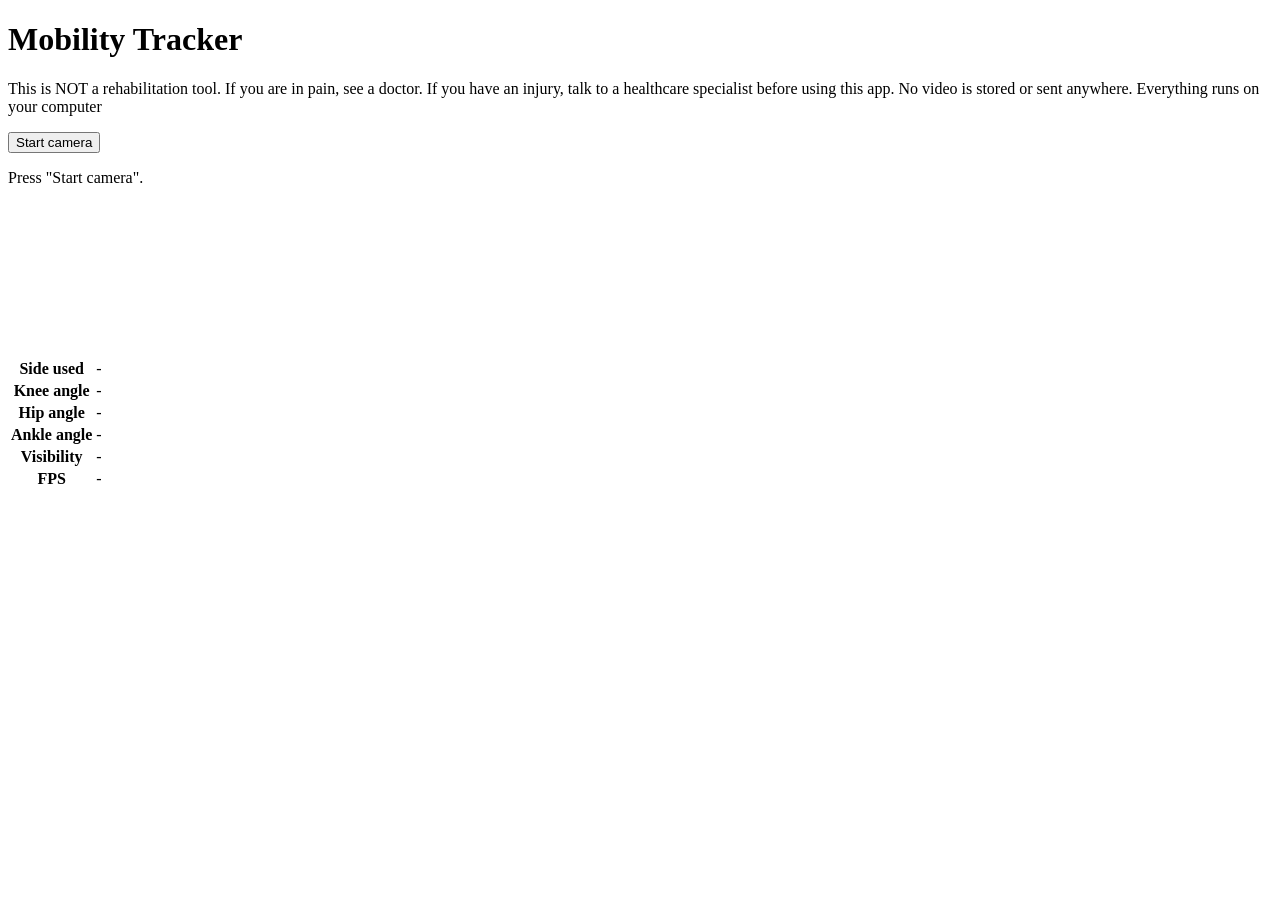
==== index.html @ 25780b2e "basic introduction page for now" ====
<!DOCTYPE html>
<html lang="en">
<head>
    <meta charset="UTF-8"
    <meta name = "viewport" content = "width=device-width, initial-scale=1">
    <title> Mobility Tracker - Camera Test 1</title>
    <link rel = "stylesheet" href="css/style.css"
</head>
<body> 
    <h1>Mobility Tracker</h1>
    <p class = "disclaimer">
        This is NOT a rehabilitation tool. If you are in pain, see a doctor.
        If you have an injury, talk to a healthcare specialist before using this app.
        No video is stored or sent anywhere. Everything runs on your computer
    </p>

    <button id ="startBtn"> Start camera</button>
    <p id ="status">Press "Start camera".</p>

    <div class="stage">
        <video id="video" autoplay playsinline muted></video>
        <canvas id="overlay"></canvas>
    </div>

    <table id="readout">
        <tr><th>Side used</th><td id ="side">-</td></tr>
        <tr><th>Knee angle</th><td id ="knee">-</td></tr>
        <tr><th>Hip angle</th><td id ="hip">-</td></tr>
        <tr><th>Ankle angle</th><td id ="ankle">-</td></tr>
        <tr><th>Visibility</th><td id ="vis">-</td></tr>
        <tr><th>FPS</th><td id ="fps">-</td></tr>
    </table>

    <script type="module" src="js/webcam.js"></script>

</body>
</html>
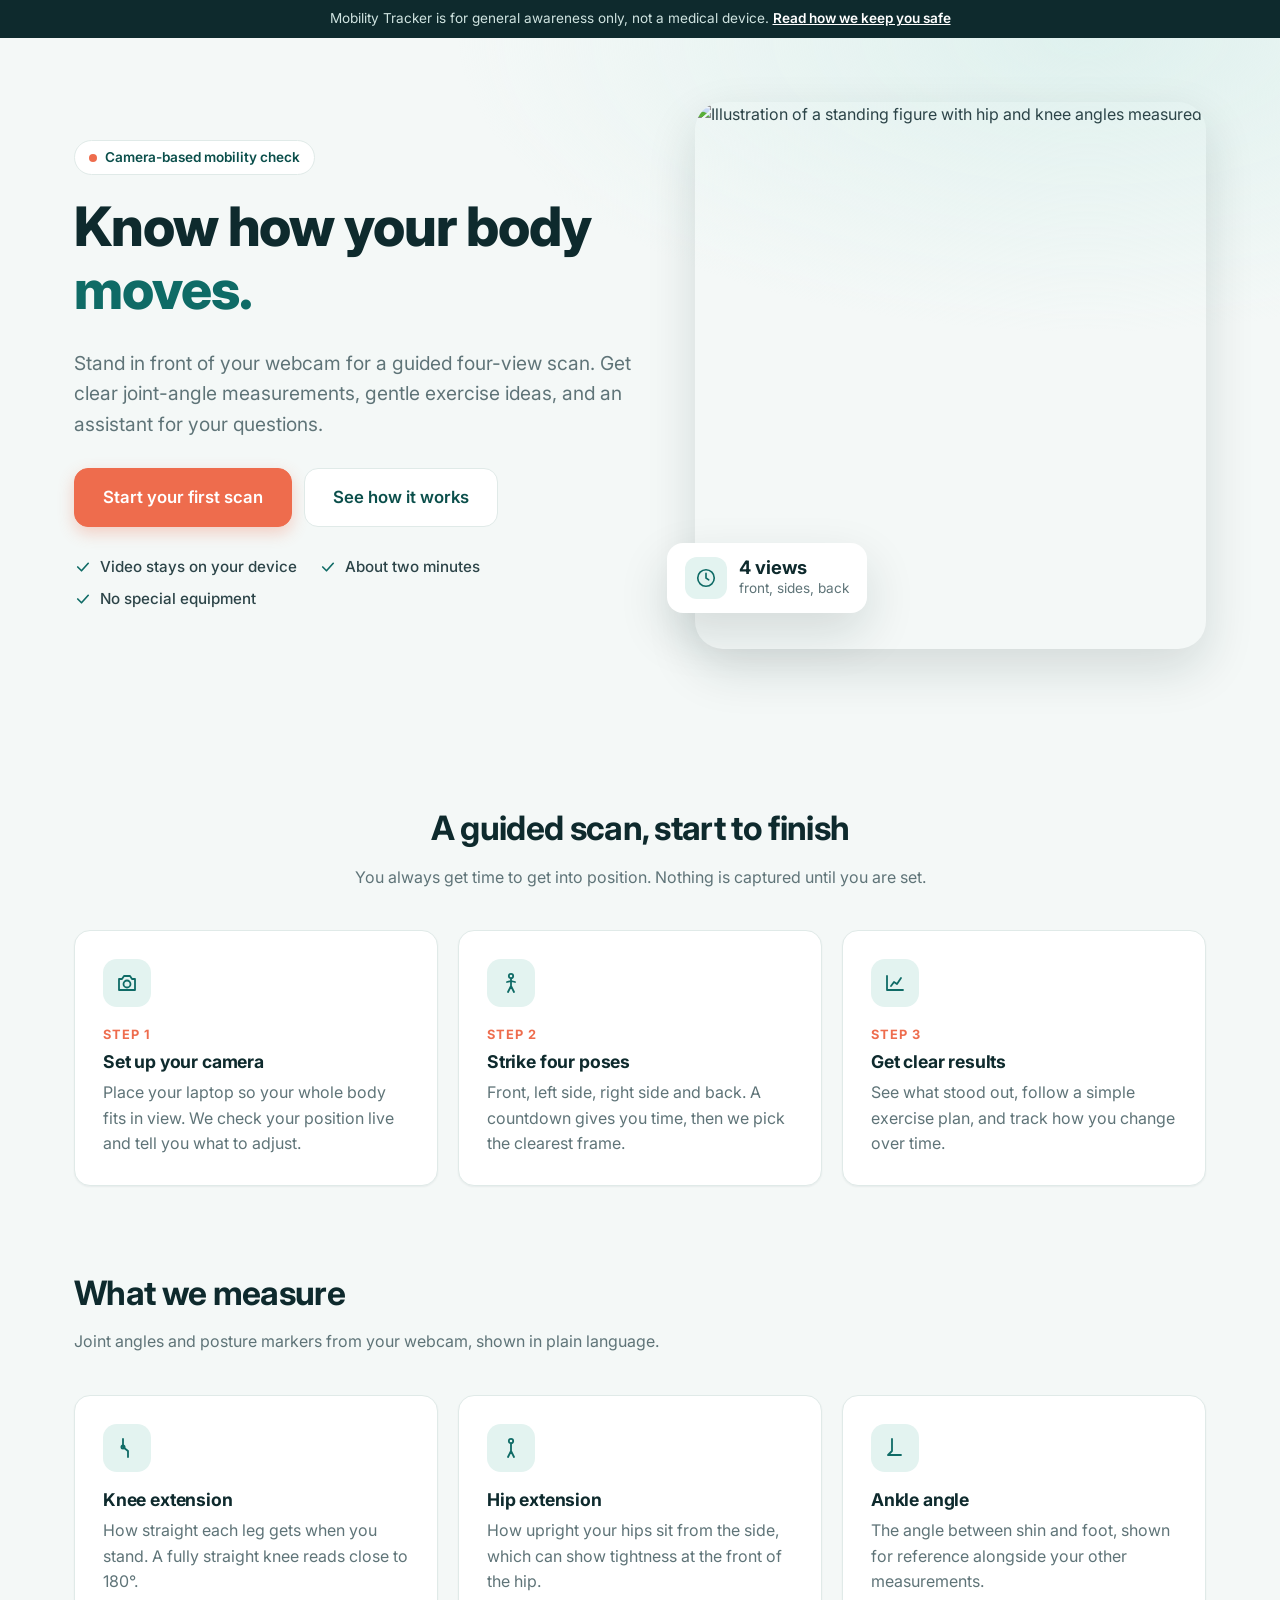
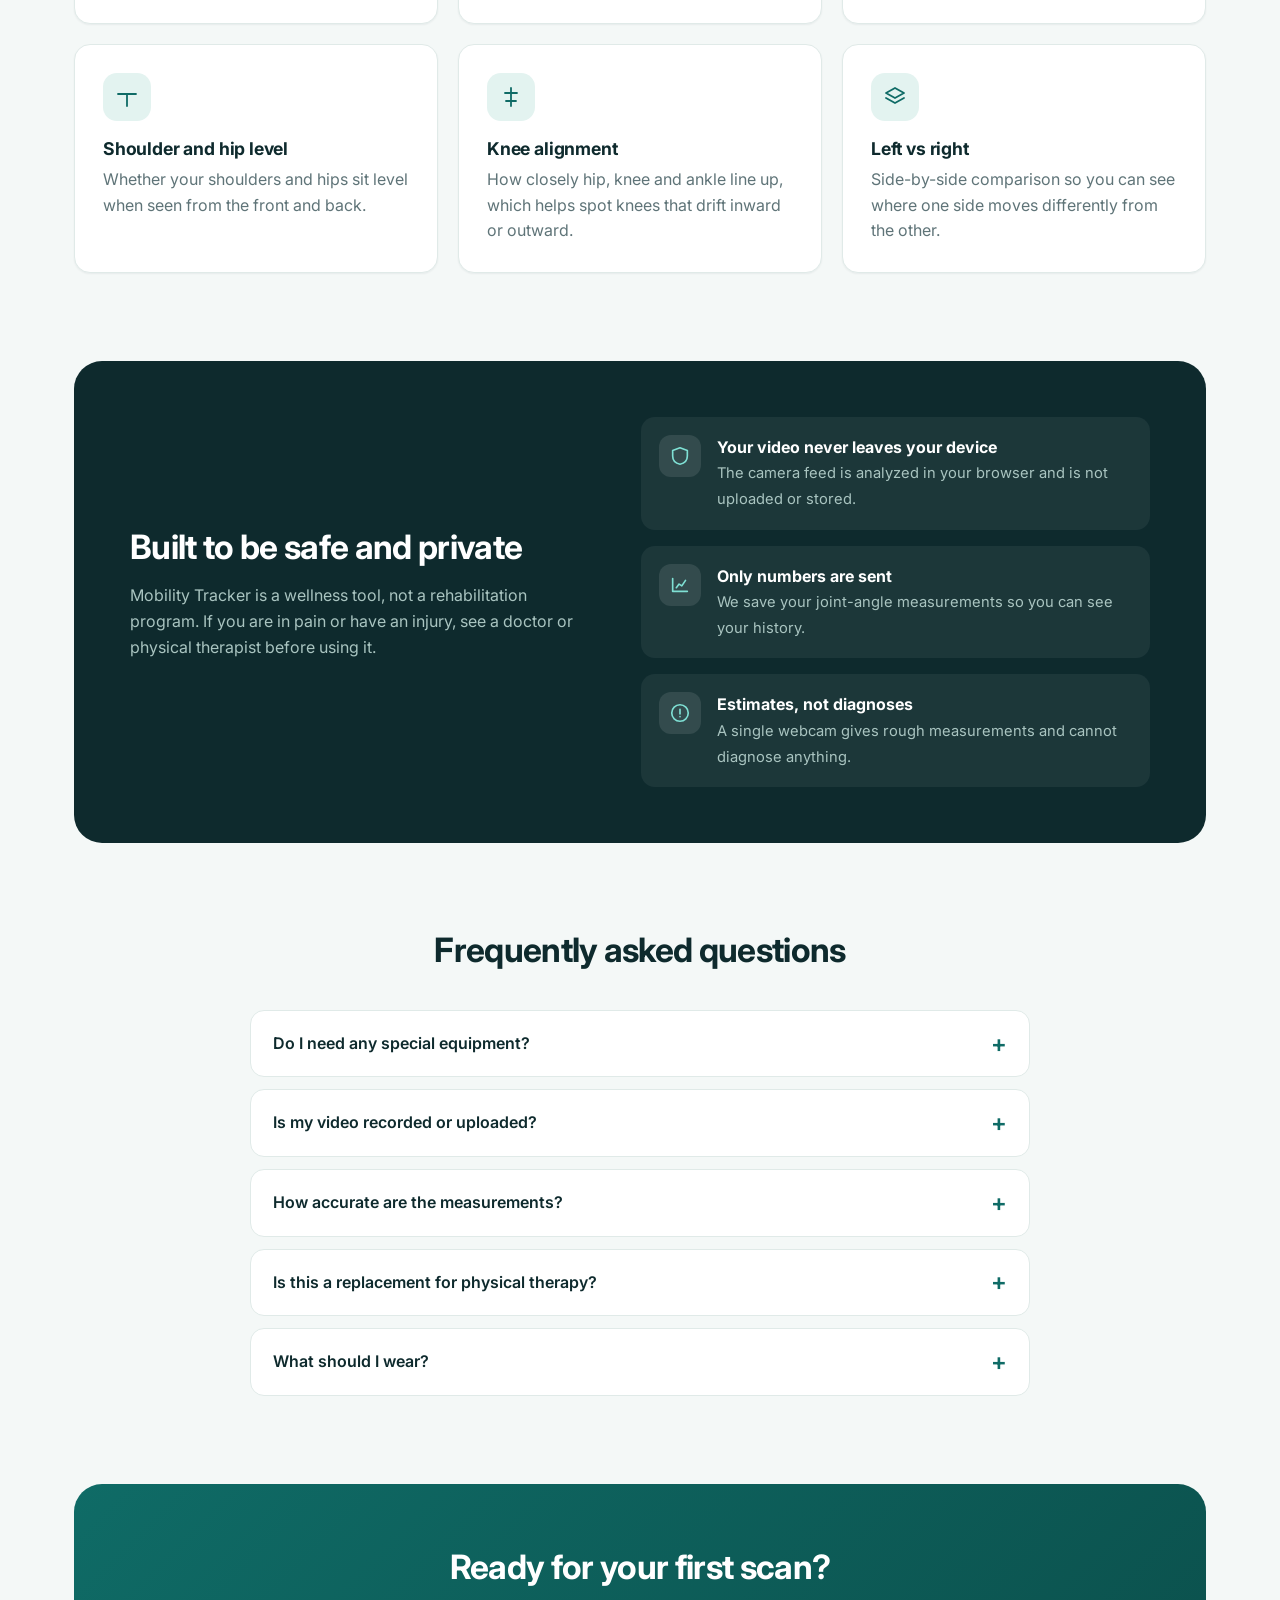
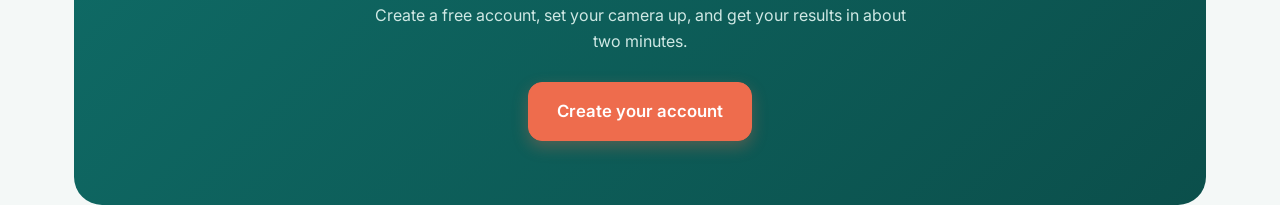
==== commit a56f0a06: "Update project files" ====
--- a/index.html
+++ b/index.html
@@ -1,37 +1,202 @@
 <!DOCTYPE html>
 <html lang="en">
 <head>
-    <meta charset="UTF-8"
-    <meta name = "viewport" content = "width=device-width, initial-scale=1">
-    <title> Mobility Tracker - Camera Test 1</title>
-    <link rel = "stylesheet" href="css/style.css"
+    <meta charset="UTF-8">
+    <meta name="viewport" content="width=device-width, initial-scale=1">
+    <title>Mobility Tracker - Know how your body moves</title>
+    <meta name="description" content="Camera-based mobility checks you can do at home. Four quick views, clear results, gentle exercise ideas.">
+    <link rel="icon" href="assets/favicon.svg" type="image/svg+xml">
+    <link rel="preconnect" href="https://fonts.googleapis.com">
+    <link rel="preconnect" href="https://fonts.gstatic.com" crossorigin>
+    <link href="https://fonts.googleapis.com/css2?family=Inter:wght@400;500;600;700;800&display=swap" rel="stylesheet">
+    <link rel="stylesheet" href="css/style.css">
 </head>
-<body> 
-    <h1>Mobility Tracker</h1>
-    <p class = "disclaimer">
-        This is NOT a rehabilitation tool. If you are in pain, see a doctor.
-        If you have an injury, talk to a healthcare specialist before using this app.
-        No video is stored or sent anywhere. Everything runs on your computer
-    </p>
-
-    <button id ="startBtn"> Start camera</button>
-    <p id ="status">Press "Start camera".</p>
-
-    <div class="stage">
-        <video id="video" autoplay playsinline muted></video>
-        <canvas id="overlay"></canvas>
+<body>
+    <div class="announce">
+        Mobility Tracker is for general awareness only, not a medical device.
+        <a href="#privacy">Read how we keep you safe</a>
     </div>
-
-    <table id="readout">
-        <tr><th>Side used</th><td id ="side">-</td></tr>
-        <tr><th>Knee angle</th><td id ="knee">-</td></tr>
-        <tr><th>Hip angle</th><td id ="hip">-</td></tr>
-        <tr><th>Ankle angle</th><td id ="ankle">-</td></tr>
-        <tr><th>Visibility</th><td id ="vis">-</td></tr>
-        <tr><th>FPS</th><td id ="fps">-</td></tr>
-    </table>
-
-    <script type="module" src="js/webcam.js"></script>
-
+    <header id="nav"></header>
+
+    <main>
+        <!-- Hero -->
+        <section class="hero">
+            <div class="wrap hero-grid">
+                <div>
+                    <span class="eyebrow"><span class="dot"></span> Camera-based mobility check</span>
+                    <h1>Know how your body <span class="accent">moves.</span></h1>
+                    <p class="lead">
+                        Stand in front of your webcam for a guided four-view scan. Get clear joint-angle
+                        measurements, gentle exercise ideas, and an assistant for your questions.
+                    </p>
+                    <div class="hero-actions">
+                        <a href="signup.html" class="btn btn-accent btn-lg">Start your first scan</a>
+                        <a href="#how" class="btn btn-secondary btn-lg">See how it works</a>
+                    </div>
+                    <ul class="ticks">
+                        <li><span class="icon"><svg viewBox="0 0 24 24" width="18" height="18" fill="none" stroke="currentColor" stroke-width="2.2" stroke-linecap="round" stroke-linejoin="round"><path d="m5 12 5 5 9-10"/></svg></span>Video stays on your device</li>
+                        <li><span class="icon"><svg viewBox="0 0 24 24" width="18" height="18" fill="none" stroke="currentColor" stroke-width="2.2" stroke-linecap="round" stroke-linejoin="round"><path d="m5 12 5 5 9-10"/></svg></span>About two minutes</li>
+                        <li><span class="icon"><svg viewBox="0 0 24 24" width="18" height="18" fill="none" stroke="currentColor" stroke-width="2.2" stroke-linecap="round" stroke-linejoin="round"><path d="m5 12 5 5 9-10"/></svg></span>No special equipment</li>
+                    </ul>
+                </div>
+                <div class="hero-visual">
+                    <img src="assets/hero.svg" alt="Illustration of a standing figure with hip and knee angles measured" width="560" height="600">
+                    <div class="float-card">
+                        <span class="icon"><svg viewBox="0 0 24 24" width="22" height="22" fill="none" stroke="currentColor" stroke-width="1.8" stroke-linecap="round" stroke-linejoin="round"><circle cx="12" cy="12" r="9"/><path d="M12 7v5l3 2"/></svg></span>
+                        <div><strong>4 views</strong>front, sides, back</div>
+                    </div>
+                </div>
+            </div>
+        </section>
+
+        <!-- How it works -->
+        <section class="section" id="how">
+            <div class="wrap">
+                <div class="section-head center">
+                    <h2>A guided scan, start to finish</h2>
+                    <p class="muted">You always get time to get into position. Nothing is captured until you are set.</p>
+                </div>
+                <div class="cards-3">
+                    <article class="feature">
+                        <span class="icon"><svg viewBox="0 0 24 24" width="24" height="24" fill="none" stroke="currentColor" stroke-width="1.8" stroke-linecap="round" stroke-linejoin="round"><path d="M4 8h3l2-3h6l2 3h3v11H4z"/><circle cx="12" cy="13" r="3.5"/></svg></span>
+                        <span class="num">Step 1</span>
+                        <h3>Set up your camera</h3>
+                        <p>Place your laptop so your whole body fits in view. We check your position live and tell you what to adjust.</p>
+                    </article>
+                    <article class="feature">
+                        <span class="icon"><svg viewBox="0 0 24 24" width="24" height="24" fill="none" stroke="currentColor" stroke-width="1.8" stroke-linecap="round" stroke-linejoin="round"><circle cx="12" cy="5" r="2.2"/><path d="M12 8v7M8 11l4-1 4 1M12 15l-3 6M12 15l3 6"/></svg></span>
+                        <span class="num">Step 2</span>
+                        <h3>Strike four poses</h3>
+                        <p>Front, left side, right side and back. A countdown gives you time, then we pick the clearest frame.</p>
+                    </article>
+                    <article class="feature">
+                        <span class="icon"><svg viewBox="0 0 24 24" width="24" height="24" fill="none" stroke="currentColor" stroke-width="1.8" stroke-linecap="round" stroke-linejoin="round"><path d="M4 19V5M4 19h16M8 15l3-4 3 2 4-6"/></svg></span>
+                        <span class="num">Step 3</span>
+                        <h3>Get clear results</h3>
+                        <p>See what stood out, follow a simple exercise plan, and track how you change over time.</p>
+                    </article>
+                </div>
+            </div>
+        </section>
+
+        <!-- What we measure -->
+        <section class="section" id="measure" style="padding-top: 0;">
+            <div class="wrap">
+                <div class="section-head">
+                    <h2>What we measure</h2>
+                    <p class="muted">Joint angles and posture markers from your webcam, shown in plain language.</p>
+                </div>
+                <div class="cards-5">
+                    <article class="feature">
+                        <span class="icon"><svg viewBox="0 0 24 24" width="24" height="24" fill="none" stroke="currentColor" stroke-width="1.8" stroke-linecap="round" stroke-linejoin="round"><path d="M8 3v8l5 4v6"/><circle cx="8" cy="11" r="1.6"/></svg></span>
+                        <h3>Knee extension</h3>
+                        <p>How straight each leg gets when you stand. A fully straight knee reads close to 180°.</p>
+                    </article>
+                    <article class="feature">
+                        <span class="icon"><svg viewBox="0 0 24 24" width="24" height="24" fill="none" stroke="currentColor" stroke-width="1.8" stroke-linecap="round" stroke-linejoin="round"><circle cx="12" cy="5" r="2.2"/><path d="M12 8v7M12 15l-3 6M12 15l3 6"/></svg></span>
+                        <h3>Hip extension</h3>
+                        <p>How upright your hips sit from the side, which can show tightness at the front of the hip.</p>
+                    </article>
+                    <article class="feature">
+                        <span class="icon"><svg viewBox="0 0 24 24" width="24" height="24" fill="none" stroke="currentColor" stroke-width="1.8" stroke-linecap="round" stroke-linejoin="round"><path d="M9 3v12l-4 4h13"/></svg></span>
+                        <h3>Ankle angle</h3>
+                        <p>The angle between shin and foot, shown for reference alongside your other measurements.</p>
+                    </article>
+                    <article class="feature">
+                        <span class="icon"><svg viewBox="0 0 24 24" width="24" height="24" fill="none" stroke="currentColor" stroke-width="1.8" stroke-linecap="round" stroke-linejoin="round"><path d="M3 9h18M12 9v12"/></svg></span>
+                        <h3>Shoulder and hip level</h3>
+                        <p>Whether your shoulders and hips sit level when seen from the front and back.</p>
+                    </article>
+                    <article class="feature">
+                        <span class="icon"><svg viewBox="0 0 24 24" width="24" height="24" fill="none" stroke="currentColor" stroke-width="1.8" stroke-linecap="round" stroke-linejoin="round"><path d="M12 3v18M6 8h12M7 16h10"/></svg></span>
+                        <h3>Knee alignment</h3>
+                        <p>How closely hip, knee and ankle line up, which helps spot knees that drift inward or outward.</p>
+                    </article>
+                    <article class="feature">
+                        <span class="icon"><svg viewBox="0 0 24 24" width="24" height="24" fill="none" stroke="currentColor" stroke-width="1.8" stroke-linecap="round" stroke-linejoin="round"><path d="m12 3 9 5-9 5-9-5z"/><path d="m3 13 9 5 9-5"/></svg></span>
+                        <h3>Left vs right</h3>
+                        <p>Side-by-side comparison so you can see where one side moves differently from the other.</p>
+                    </article>
+                </div>
+            </div>
+        </section>
+
+        <!-- Privacy -->
+        <section class="section" id="privacy" style="padding-top: 0;">
+            <div class="wrap">
+                <div class="band">
+                    <div>
+                        <h2>Built to be safe and private</h2>
+                        <p>
+                            Mobility Tracker is a wellness tool, not a rehabilitation program. If you are in pain
+                            or have an injury, see a doctor or physical therapist before using it.
+                        </p>
+                    </div>
+                    <div class="band-list">
+                        <div class="band-item">
+                            <span class="icon"><svg viewBox="0 0 24 24" width="22" height="22" fill="none" stroke="currentColor" stroke-width="1.8" stroke-linecap="round" stroke-linejoin="round"><path d="M12 3l8 3v6c0 4.5-3.2 8-8 9-4.8-1-8-4.5-8-9V6z"/></svg></span>
+                            <div><strong>Your video never leaves your device</strong><span>The camera feed is analyzed in your browser and is not uploaded or stored.</span></div>
+                        </div>
+                        <div class="band-item">
+                            <span class="icon"><svg viewBox="0 0 24 24" width="22" height="22" fill="none" stroke="currentColor" stroke-width="1.8" stroke-linecap="round" stroke-linejoin="round"><path d="M4 19V5M4 19h16M8 15l3-4 3 2 4-6"/></svg></span>
+                            <div><strong>Only numbers are sent</strong><span>We save your joint-angle measurements so you can see your history.</span></div>
+                        </div>
+                        <div class="band-item">
+                            <span class="icon"><svg viewBox="0 0 24 24" width="22" height="22" fill="none" stroke="currentColor" stroke-width="1.8" stroke-linecap="round" stroke-linejoin="round"><circle cx="12" cy="12" r="9"/><path d="M12 8v5M12 16h.01"/></svg></span>
+                            <div><strong>Estimates, not diagnoses</strong><span>A single webcam gives rough measurements and cannot diagnose anything.</span></div>
+                        </div>
+                    </div>
+                </div>
+            </div>
+        </section>
+
+        <!-- FAQ -->
+        <section class="section" id="faq" style="padding-top: 0;">
+            <div class="wrap">
+                <div class="section-head center">
+                    <h2>Frequently asked questions</h2>
+                </div>
+                <div class="faq">
+                    <details>
+                        <summary>Do I need any special equipment?</summary>
+                        <p>No. You need a laptop or computer with a webcam, enough space to stand 6 to 8 feet back, and a well-lit room.</p>
+                    </details>
+                    <details>
+                        <summary>Is my video recorded or uploaded?</summary>
+                        <p>No. The video is processed in your browser. Only the measured angles are sent to your account so you can see your history.</p>
+                    </details>
+                    <details>
+                        <summary>How accurate are the measurements?</summary>
+                        <p>They are good for noticing differences and tracking change over time, but a single webcam is only an estimate and can be off by several degrees. It is not a clinical measurement.</p>
+                    </details>
+                    <details>
+                        <summary>Is this a replacement for physical therapy?</summary>
+                        <p>No. It is not a rehabilitation tool. If you have pain or an injury, talk to a healthcare professional before exercising.</p>
+                    </details>
+                    <details>
+                        <summary>What should I wear?</summary>
+                        <p>Fitted clothing helps the camera see your joints. Avoid baggy clothes and make sure your whole body, head to feet, is in view.</p>
+                    </details>
+                </div>
+            </div>
+        </section>
+
+        <!-- Final CTA -->
+        <section class="wrap">
+            <div class="cta">
+                <h2>Ready for your first scan?</h2>
+                <p>Create a free account, set your camera up, and get your results in about two minutes.</p>
+                <a href="signup.html" class="btn btn-accent btn-lg">Create your account</a>
+            </div>
+        </section>
+    </main>
+
+    <footer id="footer"></footer>
+
+    <script type="module">
+        import { renderNav, renderFooter } from "./js/ui.js";
+        renderNav("home");
+        renderFooter();
+    </script>
 </body>
-</html>+</html>
--- a/css/style.css
+++ b/css/style.css
@@ -0,0 +1,383 @@
+/* Mobility Tracker: design system for every page */
+:root {
+    --ink: #0e2a2d;
+    --text: #2c4448;
+    --muted: #5f7478;
+    --bg: #f4f8f7;
+    --surface: #ffffff;
+    --line: #e0eae8;
+    --primary: #0f6b66;
+    --primary-dark: #0b4f4b;
+    --primary-soft: #e3f3f0;
+    --accent: #ee6c4d;
+    --accent-dark: #d9553a;
+    --ok-bg: #dcf5e6;    --ok-ink: #14532d;
+    --watch-bg: #fdefd0; --watch-ink: #7a4a05;
+    --info-bg: #e8eef0;  --info-ink: #3b4f55;
+    --error-bg: #fde4e1; --error-ink: #8a1c12;
+    --radius: 16px;
+    --shadow-sm: 0 1px 2px rgba(14, 42, 45, 0.06);
+    --shadow: 0 2px 4px rgba(14, 42, 45, 0.04), 0 10px 30px rgba(14, 42, 45, 0.07);
+    --shadow-lg: 0 20px 50px rgba(14, 42, 45, 0.14);
+    --font: "Inter", system-ui, -apple-system, "Segoe UI", Roboto, Helvetica, Arial, sans-serif;
+}
+
+* { box-sizing: border-box; }
+html { scroll-behavior: smooth; scroll-padding-top: 90px; }
+body { margin: 0; font-family: var(--font); background: var(--bg); color: var(--text); line-height: 1.6; -webkit-font-smoothing: antialiased; }
+img, svg { max-width: 100%; }
+h1, h2, h3, h4 { color: var(--ink); line-height: 1.15; letter-spacing: -0.02em; margin: 0 0 0.5em; font-weight: 700; }
+h1 { font-size: clamp(2.1rem, 4.6vw, 3.4rem); font-weight: 800; }
+h2 { font-size: clamp(1.5rem, 2.8vw, 2.1rem); }
+h3 { font-size: 1.1rem; letter-spacing: -0.01em; }
+p { margin: 0 0 1em; }
+a { color: var(--primary); }
+.muted { color: var(--muted); }
+.right { text-align: right; }
+.icon { display: inline-flex; align-items: center; justify-content: center; flex: none; }
+:focus-visible { outline: 3px solid #7cc5bc; outline-offset: 2px; border-radius: 6px; }
+[hidden] { display: none !important; }
+
+/* ---------- buttons ---------- */
+.btn {
+    display: inline-flex; align-items: center; justify-content: center; gap: 8px;
+    padding: 11px 20px; border-radius: 12px; border: 1px solid var(--primary);
+    background: var(--primary); color: #fff; font: inherit; font-weight: 600; font-size: 0.95rem;
+    text-decoration: none; cursor: pointer; transition: background 0.15s, transform 0.15s, box-shadow 0.15s;
+}
+.btn:hover { background: var(--primary-dark); border-color: var(--primary-dark); }
+.btn:active { transform: translateY(1px); }
+.btn:disabled { opacity: 0.55; cursor: not-allowed; }
+.btn-sm { padding: 8px 16px; font-size: 0.9rem; border-radius: 10px; }
+.btn-lg { padding: 15px 28px; font-size: 1.05rem; border-radius: 14px; }
+.btn-block { width: 100%; }
+.btn-accent { background: var(--accent); border-color: var(--accent); box-shadow: 0 6px 16px rgba(238, 108, 77, 0.3); }
+.btn-accent:hover { background: var(--accent-dark); border-color: var(--accent-dark); }
+.btn-secondary { background: var(--surface); color: var(--primary-dark); border-color: var(--line); }
+.btn-secondary:hover { background: var(--primary-soft); border-color: #bfe0da; color: var(--primary-dark); }
+.btn-ghost { background: transparent; color: var(--muted); border-color: var(--line); }
+.btn-ghost:hover { background: var(--bg); color: var(--ink); border-color: var(--line); }
+
+/* ---------- dropdown menus ---------- */
+.dropdown { position: relative; }
+.dropdown-btn {
+    display: inline-flex; align-items: center; gap: 6px; padding: 8px 12px; border: 0; background: none;
+    font: inherit; font-weight: 500; color: var(--text); border-radius: 10px; cursor: pointer;
+}
+.dropdown-btn:hover, .dropdown-btn[aria-expanded="true"] { background: var(--primary-soft); color: var(--primary-dark); }
+.dropdown-btn .icon:last-child { transition: transform 0.15s; }
+.dropdown-btn[aria-expanded="true"] .icon:last-child { transform: rotate(180deg); }
+.menu {
+    position: absolute; top: calc(100% + 8px); min-width: 270px; padding: 8px; z-index: 60;
+    background: var(--surface); border: 1px solid var(--line); border-radius: 14px; box-shadow: var(--shadow-lg);
+}
+.menu.left { left: 0; }
+.menu.right { right: 0; min-width: 220px; }
+.menu-item {
+    display: flex; align-items: center; gap: 12px; width: 100%; padding: 10px 12px; border: 0; border-radius: 10px;
+    background: none; font: inherit; text-align: left; color: var(--text); text-decoration: none; cursor: pointer;
+}
+.menu-item:hover { background: var(--bg); }
+.menu-item .icon { color: var(--primary); width: 34px; height: 34px; background: var(--primary-soft); border-radius: 9px; }
+.menu-item.danger { color: var(--error-ink); }
+.menu-item.danger .icon { color: var(--error-ink); background: var(--error-bg); }
+.menu-text { display: flex; flex-direction: column; }
+.menu-label { font-weight: 600; color: var(--ink); font-size: 0.93rem; }
+.menu-item.danger .menu-label { color: var(--error-ink); }
+.menu-desc { font-size: 0.8rem; color: var(--muted); }
+.menu-divider { height: 1px; background: var(--line); margin: 6px 4px; }
+
+/* ---------- public site: announcement, nav, sections ---------- */
+.announce { background: var(--ink); color: #cfe3e0; font-size: 0.85rem; text-align: center; padding: 8px 16px; }
+.announce a { color: #fff; font-weight: 600; }
+
+.site-nav { position: sticky; top: 0; z-index: 50; background: rgba(255, 255, 255, 0.92); backdrop-filter: blur(10px); border-bottom: 1px solid var(--line); }
+.site-nav-inner { max-width: 1180px; margin: 0 auto; padding: 12px 24px; display: flex; align-items: center; gap: 28px; }
+.brand { display: inline-flex; align-items: center; gap: 10px; font-weight: 800; letter-spacing: -0.02em; color: var(--ink); text-decoration: none; font-size: 1.08rem; }
+.brand-mark { display: grid; place-items: center; width: 34px; height: 34px; border-radius: 10px; background: var(--primary); color: #fff; }
+.site-links { display: flex; align-items: center; gap: 4px; flex: 1; }
+.site-link { padding: 8px 12px; border-radius: 10px; font-weight: 500; color: var(--text); text-decoration: none; }
+.site-link:hover { background: var(--primary-soft); color: var(--primary-dark); }
+.site-actions { display: flex; align-items: center; gap: 8px; margin-left: auto; }
+.nav-toggle { display: none; margin-left: auto; padding: 8px; border: 1px solid var(--line); background: #fff; border-radius: 10px; cursor: pointer; color: var(--ink); }
+
+.wrap { max-width: 1180px; margin: 0 auto; padding: 0 24px; }
+.section { padding: 88px 0; }
+.section-head { max-width: 640px; margin-bottom: 40px; }
+.section-head.center { margin-left: auto; margin-right: auto; text-align: center; }
+.eyebrow {
+    display: inline-flex; align-items: center; gap: 8px; padding: 6px 14px; border-radius: 999px;
+    background: var(--surface); border: 1px solid var(--line); color: var(--primary-dark); font-size: 0.85rem; font-weight: 600; margin-bottom: 20px;
+}
+.eyebrow .dot { width: 8px; height: 8px; border-radius: 50%; background: var(--accent); }
+
+.hero { padding: 64px 0 72px; background: radial-gradient(900px 420px at 85% 0%, #dff1ee 0%, transparent 70%), var(--bg); }
+.hero-grid { display: grid; grid-template-columns: 1.05fr 0.95fr; gap: 56px; align-items: center; }
+.hero h1 .accent { color: var(--primary); }
+.lead { font-size: 1.2rem; color: var(--muted); max-width: 34em; margin-bottom: 28px; }
+.hero-actions { display: flex; gap: 12px; flex-wrap: wrap; margin-bottom: 28px; }
+.ticks { list-style: none; padding: 0; margin: 0; display: flex; gap: 8px 22px; flex-wrap: wrap; color: var(--text); font-weight: 500; font-size: 0.95rem; }
+.ticks li { display: flex; align-items: center; gap: 8px; }
+.ticks .icon { color: var(--primary); }
+.hero-visual { position: relative; }
+.hero-visual > img { width: 100%; height: auto; display: block; border-radius: 28px; box-shadow: var(--shadow-lg); }
+.float-card {
+    position: absolute; left: -28px; bottom: 36px; display: flex; align-items: center; gap: 12px; padding: 14px 18px;
+    background: var(--surface); border-radius: 16px; box-shadow: var(--shadow-lg); font-size: 0.85rem; color: var(--muted);
+}
+.float-card strong { display: block; color: var(--ink); font-size: 1.15rem; line-height: 1.1; }
+.float-card .icon { width: 42px; height: 42px; border-radius: 12px; background: var(--primary-soft); color: var(--primary); }
+
+.cards-3 { display: grid; grid-template-columns: repeat(3, 1fr); gap: 20px; }
+.cards-5 { display: grid; grid-template-columns: repeat(3, 1fr); gap: 20px; }
+.feature { background: var(--surface); border: 1px solid var(--line); border-radius: var(--radius); padding: 28px; box-shadow: var(--shadow-sm); }
+.feature .icon { width: 48px; height: 48px; border-radius: 14px; background: var(--primary-soft); color: var(--primary); margin-bottom: 18px; }
+.feature h3 { margin-bottom: 8px; }
+.feature p { color: var(--muted); margin: 0; }
+.feature .num { font-size: 0.8rem; font-weight: 700; color: var(--accent); letter-spacing: 0.08em; text-transform: uppercase; margin-bottom: 6px; display: block; }
+
+.band { background: var(--ink); color: #cfe3e0; border-radius: 28px; padding: 56px; display: grid; grid-template-columns: 1fr 1.1fr; gap: 48px; align-items: center; }
+.band h2 { color: #fff; }
+.band p { color: #a9c4c0; }
+.band-list { display: grid; gap: 16px; }
+.band-item { display: flex; gap: 16px; padding: 18px; background: rgba(255, 255, 255, 0.06); border-radius: 14px; }
+.band-item .icon { width: 42px; height: 42px; border-radius: 12px; background: rgba(255, 255, 255, 0.1); color: #7fe0d4; }
+.band-item strong { color: #fff; display: block; }
+.band-item span { color: #a9c4c0; font-size: 0.92rem; }
+
+.faq { max-width: 780px; margin: 0 auto; display: grid; gap: 12px; }
+.faq details { background: var(--surface); border: 1px solid var(--line); border-radius: 14px; padding: 4px 22px; }
+.faq summary { list-style: none; cursor: pointer; padding: 16px 0; font-weight: 600; color: var(--ink); display: flex; justify-content: space-between; gap: 16px; align-items: center; }
+.faq summary::-webkit-details-marker { display: none; }
+.faq summary::after { content: "+"; font-size: 1.5rem; line-height: 1; color: var(--primary); transition: transform 0.2s; }
+.faq details[open] summary::after { transform: rotate(45deg); }
+.faq details p { color: var(--muted); padding-bottom: 16px; margin: 0; }
+
+.cta { text-align: center; background: linear-gradient(135deg, var(--primary) 0%, #0b4f4b 100%); color: #fff; border-radius: 28px; padding: 64px 24px; }
+.cta h2 { color: #fff; }
+.cta p { color: #cfe8e4; max-width: 34em; margin: 0 auto 28px; }
+
+.site-footer { background: #fff; border-top: 1px solid var(--line); margin-top: 88px; padding: 48px 24px 32px; }
+.footer-inner { max-width: 1180px; margin: 0 auto; display: flex; justify-content: space-between; gap: 40px; flex-wrap: wrap; }
+.footer-brand p { color: var(--muted); max-width: 22em; margin-top: 12px; }
+.footer-cols { display: flex; gap: 64px; }
+.footer-cols h4 { font-size: 0.8rem; text-transform: uppercase; letter-spacing: 0.08em; color: var(--muted); margin-bottom: 12px; }
+.footer-cols a { display: block; color: var(--text); text-decoration: none; margin-bottom: 8px; }
+.footer-cols a:hover { color: var(--primary); }
+.footer-legal { max-width: 1180px; margin: 32px auto 0; padding-top: 20px; border-top: 1px solid var(--line); color: var(--muted); font-size: 0.82rem; }
+
+/* ---------- auth pages ---------- */
+.auth { min-height: 100vh; display: grid; grid-template-columns: 1fr 1fr; }
+.auth-side {
+    background: radial-gradient(600px 400px at 0% 0%, #1b8279 0%, transparent 60%), linear-gradient(160deg, #0f6b66 0%, #08403d 100%);
+    color: #d6ebe8; padding: 48px; display: flex; flex-direction: column; justify-content: space-between;
+}
+.auth-side .brand { color: #fff; }
+.auth-side .brand-mark { background: rgba(255, 255, 255, 0.15); }
+.auth-side h2 { color: #fff; font-size: clamp(1.8rem, 3vw, 2.5rem); max-width: 14em; }
+.auth-side ul { list-style: none; padding: 0; margin: 24px 0 0; display: grid; gap: 14px; }
+.auth-side li { display: flex; gap: 12px; align-items: center; }
+.auth-side li .icon { width: 28px; height: 28px; border-radius: 50%; background: rgba(255, 255, 255, 0.14); color: #9ff0e4; }
+.auth-side small { color: #9cc3be; }
+.auth-main { display: flex; align-items: center; justify-content: center; padding: 40px 24px; background: var(--surface); }
+.auth-card { width: 100%; max-width: 400px; }
+.auth-card h1 { font-size: 2rem; }
+.auth-card .back { display: inline-block; margin-bottom: 28px; font-size: 0.9rem; color: var(--muted); text-decoration: none; }
+.auth-card .back:hover { color: var(--primary); }
+
+.field { margin-bottom: 18px; }
+.field label { display: block; font-weight: 600; margin-bottom: 6px; font-size: 0.9rem; color: var(--ink); }
+.input-wrap { position: relative; }
+.field input[type="text"], .field input[type="email"], .field input[type="password"] {
+    width: 100%; padding: 12px 14px; border: 1px solid #c9d8d5; border-radius: 12px; font: inherit; background: #fff; color: var(--ink);
+    transition: border-color 0.15s, box-shadow 0.15s;
+}
+.field input:focus { outline: 0; border-color: var(--primary); box-shadow: 0 0 0 4px rgba(15, 107, 102, 0.15); }
+.input-wrap input { padding-right: 64px !important; }
+.input-wrap .pw-toggle { position: absolute; right: 8px; top: 50%; transform: translateY(-50%); border: 0; background: none; color: var(--primary); font: inherit; font-weight: 600; font-size: 0.85rem; cursor: pointer; padding: 6px 8px; }
+.hint { font-size: 0.82rem; color: var(--muted); margin-top: 6px; display: block; }
+.check { display: flex; gap: 10px; align-items: flex-start; font-size: 0.88rem; color: var(--muted); margin-bottom: 20px; }
+.check input { margin-top: 4px; accent-color: var(--primary); }
+.form-foot { text-align: center; margin-top: 20px; color: var(--muted); font-size: 0.95rem; }
+.alert { padding: 11px 14px; border-radius: 12px; margin-bottom: 16px; font-size: 0.92rem; }
+.alert.error { background: var(--error-bg); color: var(--error-ink); }
+#status:empty { display: none; }
+
+/* ---------- app shell ---------- */
+.app { display: grid; grid-template-columns: 250px 1fr; min-height: 100vh; }
+.sidebar { background: var(--surface); border-right: 1px solid var(--line); padding: 22px 16px; display: flex; flex-direction: column; gap: 24px; position: sticky; top: 0; height: 100vh; }
+.side-brand { padding: 0 8px; }
+.side-nav { display: grid; gap: 4px; }
+.side-link { display: flex; align-items: center; gap: 12px; padding: 11px 12px; border-radius: 12px; color: var(--text); font-weight: 500; text-decoration: none; }
+.side-link:hover { background: var(--bg); }
+.side-link.active { background: var(--primary-soft); color: var(--primary-dark); font-weight: 600; }
+.side-tip { margin-top: auto; padding: 16px; background: var(--bg); border: 1px solid var(--line); border-radius: 14px; font-size: 0.85rem; }
+.side-tip strong { color: var(--ink); }
+.side-tip p { margin: 6px 0 0; color: var(--muted); }
+
+.app-main { min-width: 0; }
+.topbar { display: flex; align-items: center; gap: 16px; padding: 14px 32px; background: rgba(255, 255, 255, 0.85); backdrop-filter: blur(10px); border-bottom: 1px solid var(--line); position: sticky; top: 0; z-index: 40; }
+.top-brand { display: none; }
+.top-title { font-size: 1.05rem; font-weight: 700; color: var(--ink); margin: 0; letter-spacing: -0.01em; }
+.top-actions { margin-left: auto; display: flex; align-items: center; gap: 10px; }
+.user-btn { padding: 5px 10px 5px 6px; border: 1px solid var(--line); background: #fff; }
+.avatar { display: grid; place-items: center; width: 32px; height: 32px; border-radius: 50%; background: var(--primary); color: #fff; font-size: 0.8rem; font-weight: 700; }
+.user-name { max-width: 140px; overflow: hidden; text-overflow: ellipsis; white-space: nowrap; }
+.content { padding: 32px; max-width: 1120px; }
+
+.card { background: var(--surface); border: 1px solid var(--line); border-radius: var(--radius); padding: 24px; box-shadow: var(--shadow-sm); }
+.card h2 { font-size: 1.15rem; margin: 0 0 16px; }
+.card-head { display: flex; justify-content: space-between; align-items: center; margin-bottom: 16px; gap: 12px; }
+.card-head h2 { margin: 0; }
+.page-head { display: flex; align-items: flex-end; justify-content: space-between; gap: 16px; flex-wrap: wrap; margin-bottom: 24px; }
+.page-head h1 { font-size: 1.9rem; margin-bottom: 4px; }
+.page-head p { margin: 0; }
+.grid { display: grid; gap: 20px; }
+
+/* ---------- dashboard ---------- */
+.stats { display: grid; gap: 20px; grid-template-columns: repeat(3, 1fr); margin-bottom: 20px; }
+.stat { display: flex; align-items: center; gap: 16px; background: var(--surface); border: 1px solid var(--line); border-radius: var(--radius); padding: 20px; box-shadow: var(--shadow-sm); }
+.stat .icon { width: 48px; height: 48px; border-radius: 14px; background: var(--primary-soft); color: var(--primary); }
+.stat-value { font-size: 1.6rem; font-weight: 800; letter-spacing: -0.02em; color: var(--ink); line-height: 1.1; }
+.stat-label { color: var(--muted); font-size: 0.85rem; }
+.dash-grid { display: grid; grid-template-columns: 1.6fr 1fr; gap: 20px; align-items: start; }
+.stack { display: grid; gap: 20px; }
+
+.chart { width: 100%; height: auto; display: block; }
+.chart text { font-family: var(--font); font-size: 11px; fill: var(--muted); }
+.chart-empty { padding: 40px 12px; text-align: center; color: var(--muted); background: var(--bg); border-radius: 12px; }
+
+.table { width: 100%; border-collapse: collapse; }
+.table th, .table td { padding: 12px 8px; text-align: left; border-bottom: 1px solid var(--line); }
+.table th { font-size: 0.75rem; text-transform: uppercase; letter-spacing: 0.06em; color: var(--muted); font-weight: 600; }
+.table tr:last-child td { border-bottom: 0; }
+.table td.right, .table th.right { text-align: right; }
+.table a { font-weight: 600; text-decoration: none; }
+
+.plan-item { padding: 14px 0; border-top: 1px solid var(--line); }
+.plan-item:first-child { border-top: 0; padding-top: 0; }
+.plan-item h3 { margin-bottom: 4px; }
+.plan-item p { margin: 0 0 6px; color: var(--muted); font-size: 0.92rem; }
+.plan-item .dose { color: var(--primary-dark); font-weight: 600; font-size: 0.88rem; margin: 0; }
+.empty { text-align: center; padding: 40px 20px; background: var(--bg); border: 1px dashed #c9d8d5; border-radius: 14px; }
+.empty p { color: var(--muted); }
+
+/* ---------- scan ---------- */
+.intro-grid { display: grid; grid-template-columns: 1.2fr 0.8fr; gap: 32px; align-items: center; }
+.checklist { list-style: none; padding: 0; margin: 0 0 24px; display: grid; gap: 12px; }
+.checklist li { display: flex; gap: 12px; align-items: flex-start; }
+.checklist .icon { width: 26px; height: 26px; border-radius: 50%; background: var(--primary-soft); color: var(--primary); margin-top: 1px; }
+.intro-art img { width: 100%; border-radius: 20px; }
+.privacy-note { display: flex; gap: 12px; align-items: center; padding: 12px 14px; background: var(--primary-soft); color: var(--primary-dark); border-radius: 12px; font-size: 0.9rem; margin-bottom: 20px; }
+
+.scan-banner { display: flex; align-items: center; gap: 14px; padding: 16px 20px; background: var(--ink); color: #fff; border-radius: var(--radius); margin-bottom: 16px; }
+.scan-banner h1 { color: #fff; font-size: 0.8rem; letter-spacing: 0.08em; text-transform: uppercase; margin: 0 0 2px; opacity: 0.7; font-weight: 600; }
+#message { font-size: 1.15rem; font-weight: 600; margin: 0; min-height: 1.5em; }
+.scan-layout { display: grid; gap: 20px; grid-template-columns: minmax(0, 1fr) 240px; align-items: start; }
+.stage { position: relative; width: 100%; aspect-ratio: 4 / 3; background: #0b1a1c; border-radius: var(--radius); overflow: hidden; box-shadow: var(--shadow); }
+.stage video, .stage canvas { position: absolute; inset: 0; width: 100%; height: 100%; display: block; }
+#countdown {
+    position: absolute; inset: 0; display: flex; align-items: center; justify-content: center;
+    font-size: clamp(80px, 16vw, 160px); font-weight: 800; color: #fff; text-shadow: 0 0 24px rgba(0, 0, 0, 0.6); pointer-events: none;
+}
+.steps { list-style: none; margin: 0; padding: 0; display: grid; gap: 10px; counter-reset: step; }
+.steps li { counter-increment: step; display: flex; align-items: center; gap: 12px; padding: 12px 14px; border-radius: 12px; background: var(--surface); border: 1px solid var(--line); color: var(--muted); font-weight: 500; }
+.steps li::before { content: counter(step); display: grid; place-items: center; width: 26px; height: 26px; border-radius: 50%; background: var(--bg); font-size: 0.8rem; font-weight: 700; flex: none; }
+.steps li.active { border-color: var(--primary); background: var(--primary-soft); color: var(--primary-dark); font-weight: 600; }
+.steps li.active::before { background: var(--primary); color: #fff; }
+.steps li.done { background: var(--ok-bg); color: var(--ok-ink); border-color: transparent; }
+.steps li.done::before { content: "✓"; background: #fff; color: var(--ok-ink); }
+#retryBtn { margin-top: 16px; }
+
+/* ---------- results ---------- */
+.summary { display: flex; gap: 16px; align-items: center; padding: 20px 24px; border-radius: var(--radius); margin-bottom: 24px; font-size: 1.05rem; font-weight: 500; }
+.summary .icon { width: 44px; height: 44px; border-radius: 50%; background: rgba(255, 255, 255, 0.7); }
+.summary p { margin: 0; }
+.summary.ok { background: var(--ok-bg); color: var(--ok-ink); }
+.summary.watch { background: var(--watch-bg); color: var(--watch-ink); }
+.section-title { font-size: 1.2rem; margin: 32px 0 14px; }
+.grid.views { grid-template-columns: repeat(2, 1fr); }
+.view-head { display: flex; justify-content: space-between; align-items: center; margin-bottom: 12px; }
+.view-head h3 { margin: 0; }
+.thumb { width: 100%; border-radius: 12px; margin: 0 0 12px; display: block; background: var(--bg); }
+.metrics { list-style: none; margin: 0; padding: 0; }
+.metric { padding: 12px 0; border-top: 1px solid var(--line); }
+.metric:first-child { border-top: 0; }
+.metric-top { display: flex; justify-content: space-between; align-items: center; gap: 12px; }
+.metric-label { font-weight: 600; font-size: 0.93rem; color: var(--ink); }
+.metric-hint { color: var(--muted); font-size: 0.8rem; }
+.metric-right { display: flex; align-items: center; gap: 10px; white-space: nowrap; }
+.metric-value { font-weight: 800; font-variant-numeric: tabular-nums; color: var(--ink); }
+.bar { height: 6px; border-radius: 999px; background: var(--line); margin-top: 8px; overflow: hidden; }
+.bar > span { display: block; height: 100%; border-radius: 999px; background: var(--primary); }
+.bar.watch > span { background: #e0a63a; }
+.chip { display: inline-block; padding: 3px 10px; border-radius: 999px; font-size: 0.75rem; font-weight: 600; }
+.chip.ok { background: var(--ok-bg); color: var(--ok-ink); }
+.chip.watch { background: var(--watch-bg); color: var(--watch-ink); }
+.chip.info { background: var(--info-bg); color: var(--info-ink); }
+.findings { list-style: none; padding: 0; margin: 0; display: grid; gap: 10px; }
+.finding { background: var(--surface); border: 1px solid var(--line); border-left: 4px solid #e0a63a; border-radius: 12px; padding: 14px 18px; }
+.finding strong { color: var(--ink); }
+.finding p { margin: 4px 0 0; color: var(--muted); font-size: 0.93rem; }
+.grid.plan { grid-template-columns: repeat(auto-fit, minmax(280px, 1fr)); }
+.grid.plan .plan-item { border: 1px solid var(--line); border-radius: var(--radius); padding: 20px; background: var(--surface); box-shadow: var(--shadow-sm); }
+.disclaimer { background: #fff6dc; border: 1px solid #ecd38a; color: #5c4508; padding: 12px 16px; border-radius: 12px; font-size: 0.88rem; margin-top: 28px; }
+
+/* ---------- chat ---------- */
+.chat-fab { position: fixed; right: 24px; bottom: 24px; z-index: 70; padding: 14px 22px; border-radius: 999px; border: 0; background: var(--accent); color: #fff; font: inherit; font-weight: 600; cursor: pointer; box-shadow: 0 10px 28px rgba(238, 108, 77, 0.4); }
+.chat-fab:hover { background: var(--accent-dark); }
+.chat-panel { position: fixed; right: 24px; bottom: 24px; z-index: 70; width: min(390px, calc(100vw - 32px)); height: 500px; display: flex; flex-direction: column; background: var(--surface); border: 1px solid var(--line); border-radius: 20px; box-shadow: var(--shadow-lg); overflow: hidden; }
+.chat-head { display: flex; justify-content: space-between; align-items: center; padding: 14px 18px; background: var(--primary); color: #fff; }
+.chat-close { background: none; border: 0; color: #fff; font-size: 1.6rem; line-height: 1; cursor: pointer; }
+.chat-messages { flex: 1; overflow-y: auto; padding: 16px; display: flex; flex-direction: column; gap: 10px; background: var(--bg); }
+.msg { max-width: 85%; padding: 10px 14px; border-radius: 16px; font-size: 0.93rem; white-space: pre-wrap; }
+.msg.user { align-self: flex-end; background: var(--primary); color: #fff; border-bottom-right-radius: 4px; }
+.msg.bot { align-self: flex-start; background: var(--surface); border: 1px solid var(--line); border-bottom-left-radius: 4px; }
+.msg.pending { color: var(--muted); font-style: italic; }
+.msg.error { background: var(--error-bg); color: var(--error-ink); }
+.chat-note { margin: 0; padding: 6px 16px; font-size: 0.75rem; color: var(--muted); background: var(--bg); }
+.chat-form { display: flex; gap: 8px; padding: 12px; border-top: 1px solid var(--line); background: #fff; }
+.chat-input { flex: 1; padding: 10px 14px; border: 1px solid #c9d8d5; border-radius: 12px; font: inherit; }
+.chat-input:focus { outline: 0; border-color: var(--primary); box-shadow: 0 0 0 4px rgba(15, 107, 102, 0.15); }
+
+/* ---------- toast ---------- */
+.toast { position: fixed; left: 50%; bottom: 24px; transform: translate(-50%, 20px); opacity: 0; transition: all 0.25s; background: var(--ink); color: #fff; padding: 12px 20px; border-radius: 12px; z-index: 90; }
+.toast.show { opacity: 1; transform: translate(-50%, 0); }
+.toast.error { background: var(--error-ink); }
+
+/* ---------- responsive ---------- */
+@media (max-width: 980px) {
+    .hero-grid, .band, .intro-grid, .dash-grid { grid-template-columns: 1fr; }
+    .hero-visual { max-width: 520px; }
+    .float-card { left: 12px; }
+    .cards-3, .cards-5, .stats { grid-template-columns: 1fr; }
+    .band { padding: 36px 24px; }
+    .section { padding: 56px 0; }
+    .grid.views { grid-template-columns: 1fr; }
+    .scan-layout { grid-template-columns: 1fr; }
+    .steps { grid-template-columns: repeat(2, 1fr); }
+}
+@media (max-width: 860px) {
+    .site-links, .site-actions { display: none; }
+    .nav-toggle { display: inline-flex; }
+    .site-nav-inner { flex-wrap: wrap; gap: 0 12px; }
+    .site-nav-inner .brand { order: 1; }
+    .site-nav-inner .nav-toggle { order: 2; }
+    .site-nav-inner .site-links { order: 3; }
+    .site-nav-inner .site-actions { order: 4; }
+    .site-nav.open .site-links { display: flex; flex-direction: column; align-items: stretch; width: 100%; flex: none; padding-top: 10px; border-top: 1px solid var(--line); margin-top: 12px; }
+    .site-nav.open .site-links .dropdown-btn, .site-nav.open .site-links .site-link { width: 100%; justify-content: space-between; padding: 12px; }
+    .site-nav.open .site-actions { display: flex; width: 100%; margin: 0; padding: 8px 0 8px; gap: 12px; justify-content: space-between; }
+    .site-nav.open .site-actions .btn { flex: 1; }
+    .menu.left { position: static; box-shadow: none; border: 0; background: var(--bg); margin: 4px 0 8px; min-width: 0; }
+    .auth { grid-template-columns: 1fr; }
+    .auth-side { display: none; }
+    .app { grid-template-columns: 1fr; }
+    .sidebar { display: none; }
+    .top-brand { display: inline-flex; }
+    .top-title { display: none; }
+    .topbar { padding: 12px 16px; }
+    .content { padding: 20px 16px; }
+    .user-name { display: none; }
+    .top-scan { display: none; }
+}
